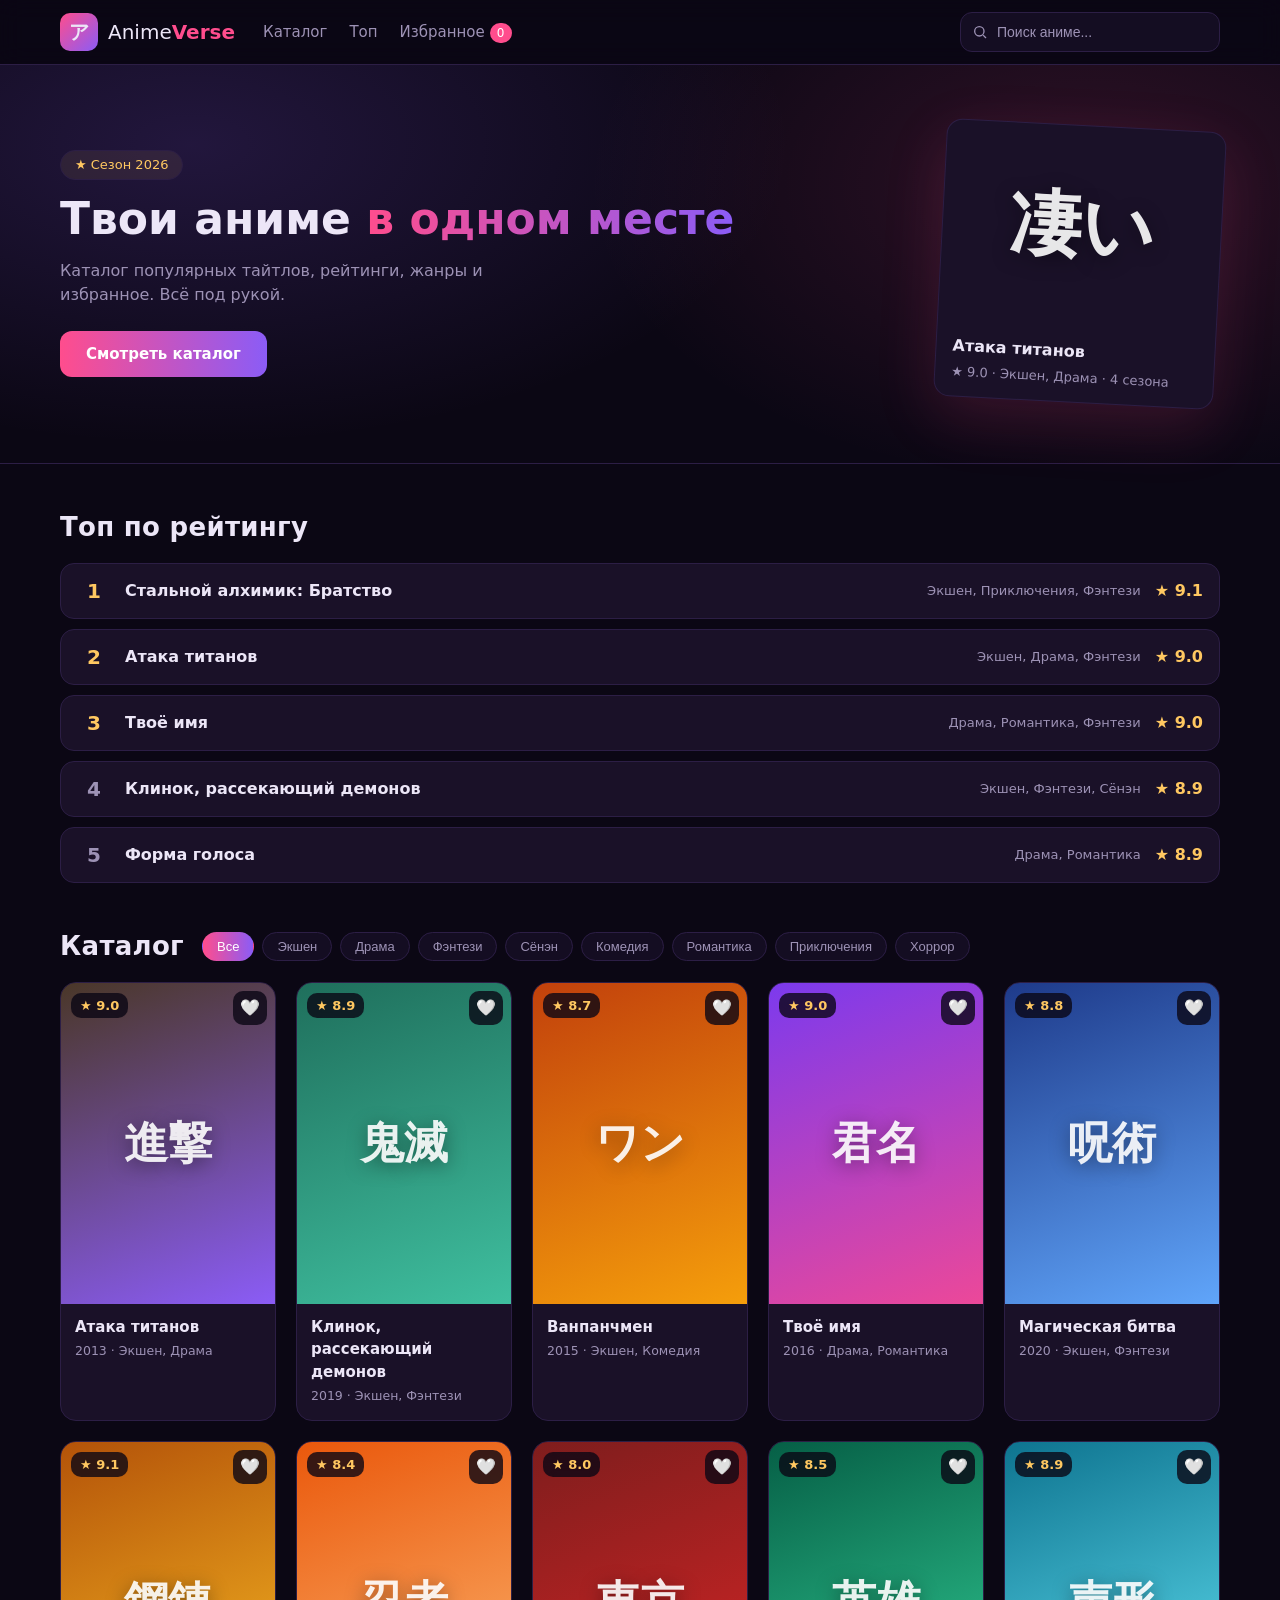
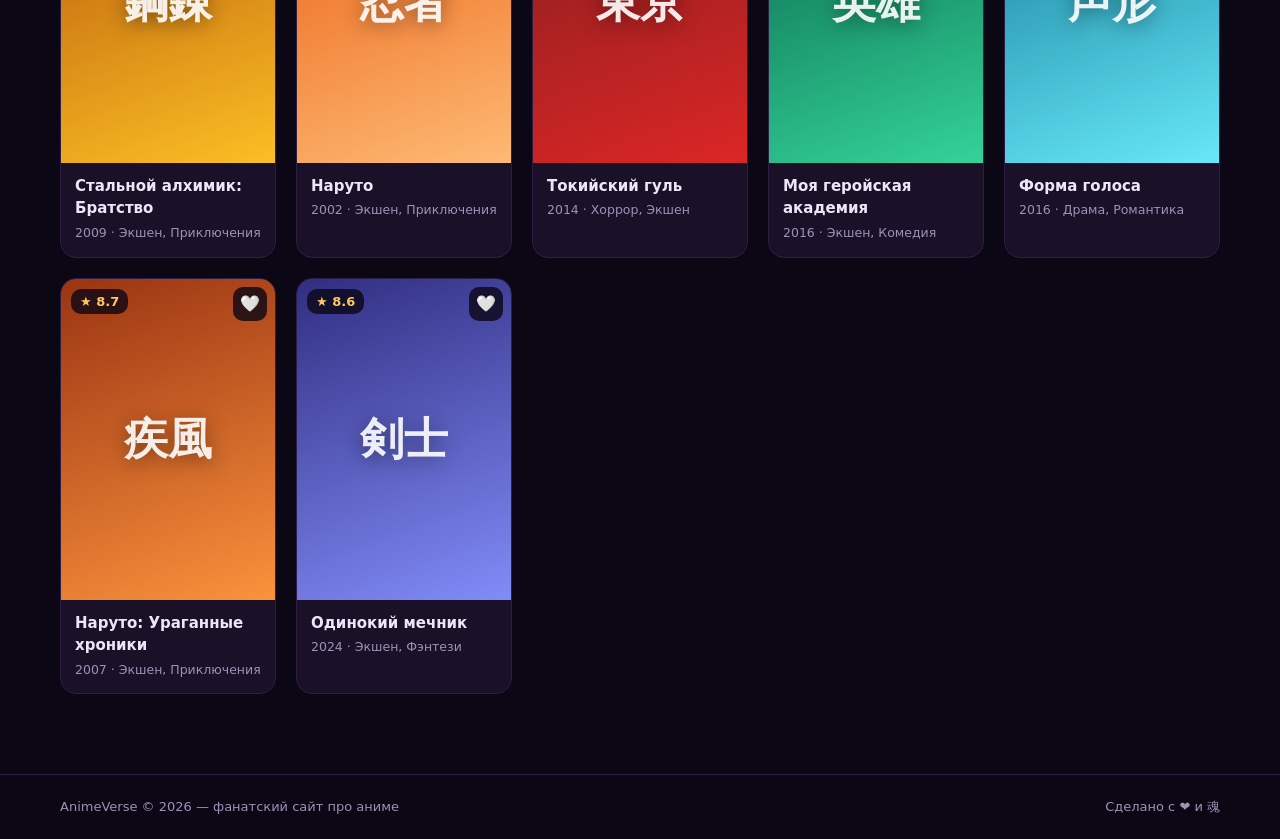
==== index.html @ 873375e6 "Кэш-бастинг v2, таймаут YT 7с и статус зеркала" ====
<!DOCTYPE html>
<html lang="ru">
<head>
  <meta charset="UTF-8">
  <meta name="viewport" content="width=device-width, initial-scale=1.0">
  <title>AnimeVerse — сайт про аниме</title>
  <link rel="stylesheet" href="style.css?v=2">
</head>
<body>
  <header class="header">
    <div class="container header-inner">
      <a class="logo" href="#">
        <span class="logo-icon">ア</span>
        <span class="logo-text">Anime<b>Verse</b></span>
      </a>
      <nav class="nav">
        <a href="#catalog">Каталог</a>
        <a href="#top">Топ</a>
        <a href="#" id="favLink">Избранное <span id="favCount" class="fav-count">0</span></a>
      </nav>
      <div class="search-box">
        <svg class="search-icon" viewBox="0 0 24 24" fill="none" stroke="currentColor" stroke-width="2">
          <circle cx="11" cy="11" r="7"></circle>
          <path d="M21 21l-4.3-4.3"></path>
        </svg>
        <input type="text" id="search" placeholder="Поиск аниме..." autocomplete="off">
      </div>
    </div>
  </header>

  <section class="hero">
    <div class="container hero-inner">
      <div class="hero-text">
        <div class="hero-badge">★ Сезон 2026</div>
        <h1>Твои аниме <span class="gradient-text">в одном месте</span></h1>
        <p>Каталог популярных тайтлов, рейтинги, жанры и избранное. Всё под рукой.</p>
        <a href="#catalog" class="btn btn-primary">Смотреть каталог</a>
      </div>
      <div class="hero-card">
        <div class="poster big" data-poster>凄い</div>
        <div class="hero-card-info">
          <div class="hero-card-title">Атака титанов</div>
          <div class="hero-card-meta">★ 9.0 · Экшен, Драма · 4 сезона</div>
        </div>
      </div>
    </div>
  </section>

  <main class="container">
    <section id="top" class="section">
      <h2>Топ по рейтингу</h2>
      <div class="top-list" id="topList"></div>
    </section>

    <section id="catalog" class="section">
      <div class="section-head">
        <h2>Каталог</h2>
        <div class="genre-filters" id="genreFilters"></div>
      </div>
      <div class="grid" id="grid"></div>
      <p class="empty" id="emptyMsg" hidden>Ничего не найдено 😔 Попробуй другой запрос.</p>
    </section>
  </main>

  <footer class="footer">
    <div class="container footer-inner">
      <span>AnimeVerse © 2026 — фанатский сайт про аниме</span>
      <span>Сделано с ❤️ и 魂</span>
    </div>
  </footer>

  <div class="modal-overlay" id="modalOverlay">
    <div class="modal">
      <button class="modal-close" id="modalClose">✕</button>
      <div class="modal-body" id="modalBody"></div>
    </div>
  </div>

  <script src="data.js?v=2"></script>
  <script src="script.js?v=2"></script>
</body>
</html>
---- style.css ----
:root {
  --bg: #0b0714;
  --bg-soft: #140d22;
  --card: #1a1128;
  --card-hover: #241638;
  --border: #2c1e45;
  --text: #ece6f7;
  --text-dim: #9d92b5;
  --accent: #ff4d8d;
  --accent-2: #8b5cf6;
  --gold: #ffc861;
  --radius: 16px;
}

* { margin: 0; padding: 0; box-sizing: border-box; }

body {
  background: var(--bg);
  color: var(--text);
  font-family: "Segoe UI", system-ui, -apple-system, sans-serif;
  line-height: 1.5;
  min-height: 100vh;
}

.container { max-width: 1200px; margin: 0 auto; padding: 0 20px; }

a { color: inherit; text-decoration: none; }

h2 { font-size: 26px; margin-bottom: 16px; letter-spacing: .3px; }

/* ---------- header ---------- */
.header {
  position: sticky; top: 0; z-index: 50;
  background: rgba(11, 7, 20, .85);
  backdrop-filter: blur(12px);
  border-bottom: 1px solid var(--border);
}

.header-inner {
  display: flex; align-items: center; gap: 28px;
  height: 64px;
}

.logo { display: flex; align-items: center; gap: 10px; font-size: 20px; }
.logo-icon {
  width: 38px; height: 38px; display: grid; place-items: center;
  background: linear-gradient(135deg, var(--accent), var(--accent-2));
  border-radius: 10px; font-weight: 700; font-size: 20px;
}
.logo-text b { color: var(--accent); }

.nav { display: flex; gap: 22px; color: var(--text-dim); font-size: 15px; }
.nav a { transition: color .2s; }
.nav a:hover { color: var(--text); }

.fav-count {
  display: inline-block; min-width: 22px; text-align: center;
  background: var(--accent); border-radius: 20px;
  font-size: 12px; padding: 1px 6px; color: #fff;
}

.search-box {
  margin-left: auto; position: relative; width: 260px;
}
.search-icon {
  position: absolute; left: 12px; top: 50%;
  transform: translateY(-50%);
  width: 16px; height: 16px; color: var(--text-dim);
}
.search-box input {
  width: 100%; height: 40px;
  background: var(--bg-soft); border: 1px solid var(--border);
  border-radius: 12px; color: var(--text);
  padding: 0 14px 0 36px; font-size: 14px; outline: none;
  transition: border-color .2s;
}
.search-box input:focus { border-color: var(--accent-2); }
.search-box input::placeholder { color: var(--text-dim); }

/* ---------- hero ---------- */
.hero {
  background:
    radial-gradient(600px 300px at 15% 20%, rgba(139, 92, 246, .18), transparent),
    radial-gradient(500px 300px at 85% 30%, rgba(255, 77, 141, .15), transparent),
    var(--bg);
  border-bottom: 1px solid var(--border);
}

.hero-inner {
  display: flex; align-items: center; justify-content: space-between;
  gap: 40px; padding-top: 60px; padding-bottom: 60px;
}

.hero-badge {
  display: inline-block; margin-bottom: 14px;
  border: 1px solid var(--border); border-radius: 20px;
  padding: 4px 14px; font-size: 13px; color: var(--gold);
  background: rgba(255, 200, 97, .08);
}

.hero h1 { font-size: 44px; line-height: 1.15; margin-bottom: 14px; }
.gradient-text {
  background: linear-gradient(90deg, var(--accent), var(--accent-2));
  -webkit-background-clip: text; background-clip: text;
  color: transparent;
}
.hero p { color: var(--text-dim); max-width: 480px; margin-bottom: 24px; }

.btn {
  display: inline-block; padding: 12px 26px; border-radius: 12px;
  font-size: 15px; font-weight: 600; transition: transform .15s, opacity .2s;
}
.btn:hover { transform: translateY(-2px); }
.btn-primary {
  background: linear-gradient(90deg, var(--accent), var(--accent-2));
  color: #fff;
}

.hero-card {
  background: var(--card); border: 1px solid var(--border);
  border-radius: var(--radius); overflow: hidden; width: 280px;
  box-shadow: 0 20px 60px rgba(255, 77, 141, .15);
  transform: rotate(3deg);
}
.hero-card-info { padding: 14px 16px; }
.hero-card-title { font-weight: 700; margin-bottom: 4px; }
.hero-card-meta { color: var(--text-dim); font-size: 13px; }

/* ---------- posters ---------- */
.poster {
  display: grid; place-items: center;
  aspect-ratio: 2 / 3; font-size: 44px; font-weight: 700;
  color: rgba(255, 255, 255, .9);
  text-shadow: 0 4px 20px rgba(0, 0, 0, .4);
  user-select: none;
}
.poster.big { aspect-ratio: auto; height: 200px; font-size: 72px; }

/* ---------- sections ---------- */
.section { padding: 44px 0 0; }
.section-head {
  display: flex; align-items: center; gap: 18px;
  flex-wrap: wrap; margin-bottom: 16px;
}
.section-head h2 { margin-bottom: 0; }

.genre-filters { display: flex; gap: 8px; flex-wrap: wrap; }
.chip {
  background: var(--bg-soft); border: 1px solid var(--border);
  color: var(--text-dim); border-radius: 20px;
  padding: 6px 14px; font-size: 13px; cursor: pointer;
  transition: all .2s;
}
.chip:hover { color: var(--text); border-color: var(--accent-2); }
.chip.active {
  background: linear-gradient(90deg, var(--accent), var(--accent-2));
  border-color: transparent; color: #fff;
}

/* ---------- top list ---------- */
.top-list { display: grid; gap: 10px; }
.top-item {
  display: flex; align-items: center; gap: 14px;
  background: var(--card); border: 1px solid var(--border);
  border-radius: 14px; padding: 12px 16px;
  transition: background .2s, border-color .2s;
}
.top-item:hover { background: var(--card-hover); border-color: var(--accent-2); }
.top-place {
  width: 34px; text-align: center; font-size: 20px; font-weight: 800;
  color: var(--gold);
}
.top-item:nth-child(n+4) .top-place { color: var(--text-dim); }
.top-title { font-weight: 600; flex: 1; }
.top-meta { color: var(--text-dim); font-size: 13px; }
.top-rating { color: var(--gold); font-weight: 700; }

/* ---------- grid ---------- */
.grid {
  display: grid; gap: 20px;
  grid-template-columns: repeat(auto-fill, minmax(180px, 1fr));
  padding-bottom: 60px;
}

.card {
  background: var(--card); border: 1px solid var(--border);
  border-radius: var(--radius); overflow: hidden;
  cursor: pointer; transition: transform .2s, border-color .2s, background .2s;
  position: relative;
}
.card:hover { transform: translateY(-6px); border-color: var(--accent); background: var(--card-hover); }

.card-rating {
  position: absolute; top: 10px; left: 10px; z-index: 2;
  background: rgba(11, 7, 20, .8); backdrop-filter: blur(6px);
  border-radius: 10px; padding: 3px 9px;
  font-size: 13px; font-weight: 700; color: var(--gold);
}

.fav-btn {
  position: absolute; top: 8px; right: 8px; z-index: 2;
  width: 34px; height: 34px; display: grid; place-items: center;
  background: rgba(11, 7, 20, .8); backdrop-filter: blur(6px);
  border: none; border-radius: 10px; cursor: pointer;
  font-size: 16px; transition: transform .15s;
}
.fav-btn:hover { transform: scale(1.15); }

.card-info { padding: 12px 14px 14px; }
.card-title { font-weight: 700; font-size: 15px; margin-bottom: 4px; }
.card-meta { color: var(--text-dim); font-size: 12.5px; }

.empty {
  color: var(--text-dim); text-align: center;
  padding: 40px 0 80px; font-size: 17px;
}

/* ---------- modal ---------- */
.modal-overlay {
  position: fixed; inset: 0; z-index: 100;
  background: rgba(5, 3, 10, .7); backdrop-filter: blur(8px);
  display: grid; place-items: center; padding: 20px;
  opacity: 0; pointer-events: none; transition: opacity .25s;
}
.modal-overlay.open { opacity: 1; pointer-events: auto; }

.modal {
  position: relative; width: min(640px, 100%);
  background: var(--card); border: 1px solid var(--border);
  border-radius: 20px; overflow: hidden;
  transform: translateY(20px); transition: transform .25s;
}
.modal-overlay.open .modal { transform: translateY(0); }

.modal-close {
  position: absolute; top: 14px; right: 14px; z-index: 2;
  width: 34px; height: 34px; border-radius: 10px;
  background: rgba(11, 7, 20, .7); color: var(--text);
  border: none; cursor: pointer; font-size: 15px;
}
.modal-close:hover { background: var(--accent); }

.modal-hero { display: flex; gap: 24px; padding: 28px; align-items: flex-start; }
.modal-hero .poster { width: 160px; aspect-ratio: 2 / 3; border-radius: 14px; flex-shrink: 0; }
.modal-title { font-size: 24px; margin-bottom: 6px; }
.modal-meta { color: var(--gold); font-size: 14px; margin-bottom: 4px; }
.modal-year { color: var(--text-dim); font-size: 13px; margin-bottom: 14px; }
.modal-desc { color: var(--text-dim); font-size: 14.5px; }
.modal-tags { display: flex; gap: 8px; flex-wrap: wrap; margin-top: 16px; }
.tag {
  background: var(--bg-soft); border: 1px solid var(--border);
  border-radius: 20px; padding: 4px 12px; font-size: 12px; color: var(--text-dim);
}

.modal-actions { padding: 0 28px 28px; }
.modal-actions .btn { width: 100%; text-align: center; }

/* ---------- watch page ---------- */
.btn-ghost {
  background: var(--bg-soft); border: 1px solid var(--border);
  color: var(--text); font-size: 14px; padding: 10px 20px;
}
.btn-ghost:hover { border-color: var(--accent); }

.watch-main { padding-top: 32px; padding-bottom: 60px; }

.watch-info h1 { font-size: 30px; margin-bottom: 6px; }
.watch-meta { color: var(--gold); font-size: 14px; margin-bottom: 20px; }

.watch-layout {
  display: grid; grid-template-columns: 1fr 280px;
  gap: 24px; align-items: start;
}

.player-box {
  background: #000; border: 1px solid var(--border);
  border-radius: var(--radius); overflow: hidden;
  aspect-ratio: 16 / 9;
}
.player-frame { width: 100%; height: 100%; border: none; display: block; }

.player-stage { position: relative; height: 100%; }
.player-stage iframe {
  position: absolute; inset: 0;
  width: 100%; height: 100%; border: none;
}
.player-status {
  position: absolute; top: 14px; left: 14px; z-index: 3;
  background: rgba(0, 0, 0, .72); border: 1px solid var(--border);
  border-radius: 999px; padding: 7px 14px;
  font-size: 12.5px; color: var(--text-dim);
}
.mirror-chip {
  position: absolute; top: 14px; right: 14px; z-index: 3;
  background: rgba(0, 0, 0, .72); border: 1px solid var(--accent-2);
  border-radius: 999px; padding: 7px 14px;
  font-size: 12.5px; color: var(--accent-2);
}

.player-hint {
  height: 100%; display: flex; flex-direction: column;
  align-items: center; justify-content: center; gap: 10px;
  text-align: center; padding: 20px;
  background:
    radial-gradient(400px 200px at 30% 30%, rgba(139, 92, 246, .15), transparent),
    radial-gradient(400px 200px at 70% 70%, rgba(255, 77, 141, .12), transparent);
}
.player-hint-icon { font-size: 44px; }
.player-hint h3 { font-size: 18px; }
.player-hint p { color: var(--text-dim); font-size: 13.5px; line-height: 1.8; }
.mono {
  font-family: ui-monospace, Menlo, monospace; font-size: 12.5px;
  color: var(--accent-2);
}

.player-actions {
  display: flex; gap: 10px; margin-top: 14px; flex-wrap: wrap; align-items: center;
}

.actions-spacer { flex: 1; }

.toggle-btn.on {
  border-color: var(--accent);
  color: var(--accent);
  background: rgba(255, 77, 141, .1);
}

.time-select {
  background: var(--bg-soft); border: 1px solid var(--border);
  color: var(--text); border-radius: 12px;
  padding: 10px 12px; font-size: 14px; outline: none;
  cursor: pointer; transition: border-color .2s;
}
.time-select:hover, .time-select:focus { border-color: var(--accent-2); }

.auto-cd {
  color: var(--text-dim); font-size: 13.5px;
  font-variant-numeric: tabular-nums;
}
.auto-cd:not(:empty) { color: var(--gold); }

.custom-note { color: var(--text-dim); font-size: 13px; }
.reset-btn { padding: 6px 14px; font-size: 12.5px; }

.url-form {
  display: flex; gap: 10px; margin-top: 16px; width: min(520px, 100%);
}
.url-input {
  flex: 1; height: 44px;
  background: var(--bg-soft); border: 1px solid var(--border);
  border-radius: 12px; color: var(--text);
  padding: 0 14px; font-size: 14px; outline: none;
  transition: border-color .2s;
}
.url-input:focus { border-color: var(--accent-2); }
.url-input.bad { border-color: #ef4444; animation: shake .35s; }
.url-input::placeholder { color: var(--text-dim); }

@keyframes shake {
  0%, 100% { transform: translateX(0); }
  25% { transform: translateX(-6px); }
  75% { transform: translateX(6px); }
}

.watch-desc { margin-top: 16px; color: var(--text-dim); font-size: 14.5px; max-width: 720px; }

.ep-side h3 { font-size: 16px; margin-bottom: 12px; color: var(--text-dim); font-weight: 600; }
.ep-list { display: grid; gap: 8px; max-height: 560px; overflow-y: auto; padding-right: 4px; }

.ep-btn {
  display: flex; justify-content: space-between; align-items: center; gap: 10px;
  background: var(--card); border: 1px solid var(--border);
  color: var(--text); border-radius: 12px;
  padding: 11px 14px; font-size: 13.5px; text-align: left;
  cursor: pointer; transition: background .2s, border-color .2s;
  width: 100%;
}
.ep-btn:hover { background: var(--card-hover); border-color: var(--accent-2); }
.ep-btn.current {
  background: linear-gradient(90deg, rgba(255, 77, 141, .18), rgba(139, 92, 246, .18));
  border-color: var(--accent);
}
.ep-btn.current .ep-mark { color: var(--accent); }
.ep-btn.watched .ep-mark { color: #34d399; }
.ep-btn.watched span:first-child { opacity: .6; }
.ep-mark { flex-shrink: 0; color: var(--text-dim); }

@media (max-width: 900px) {
  .watch-layout { grid-template-columns: 1fr; }
  .ep-list { max-height: none; }
}

/* ---------- bulk import ---------- */
.bulk-import { margin-top: 14px; }
.bulk-toggle { width: 100%; font-size: 13px; }
.bulk-panel { margin-top: 10px; display: grid; gap: 10px; }
.bulk-panel.hidden { display: none; }
.bulk-textarea {
  width: 100%; min-height: 120px; resize: vertical;
  background: var(--bg-soft); border: 1px solid var(--border);
  border-radius: 12px; color: var(--text);
  padding: 10px 12px; font-size: 12.5px; line-height: 1.5;
  outline: none; transition: border-color .2s;
}
.bulk-textarea:focus { border-color: var(--accent-2); }
.bulk-textarea::placeholder { color: var(--text-dim); }
.bulk-row { display: flex; gap: 8px; flex-wrap: wrap; }
.bulk-row .btn { padding: 8px 14px; font-size: 12.5px; }
.bulk-status { font-size: 12.5px; color: var(--gold); min-height: 16px; }
.bulk-status.err { color: #ef4444; }

/* ---------- footer ---------- */
.footer { border-top: 1px solid var(--border); margin-top: 20px; }
.footer-inner {
  display: flex; justify-content: space-between; gap: 12px;
  flex-wrap: wrap; padding-top: 22px; padding-bottom: 22px;
  color: var(--text-dim); font-size: 13px;
}

/* ---------- responsive ---------- */
@media (max-width: 760px) {
  .hero-inner { flex-direction: column; text-align: center; }
  .hero p { margin-inline: auto; }
  .hero-card { display: none; }
  .hero h1 { font-size: 32px; }
  .nav { display: none; }
  .search-box { width: 100%; margin-left: 0; }
  .header-inner { flex-wrap: wrap; height: auto; padding: 12px 20px; }
  .modal-hero { flex-direction: column; }
  .modal-hero .poster { width: 120px; }
}
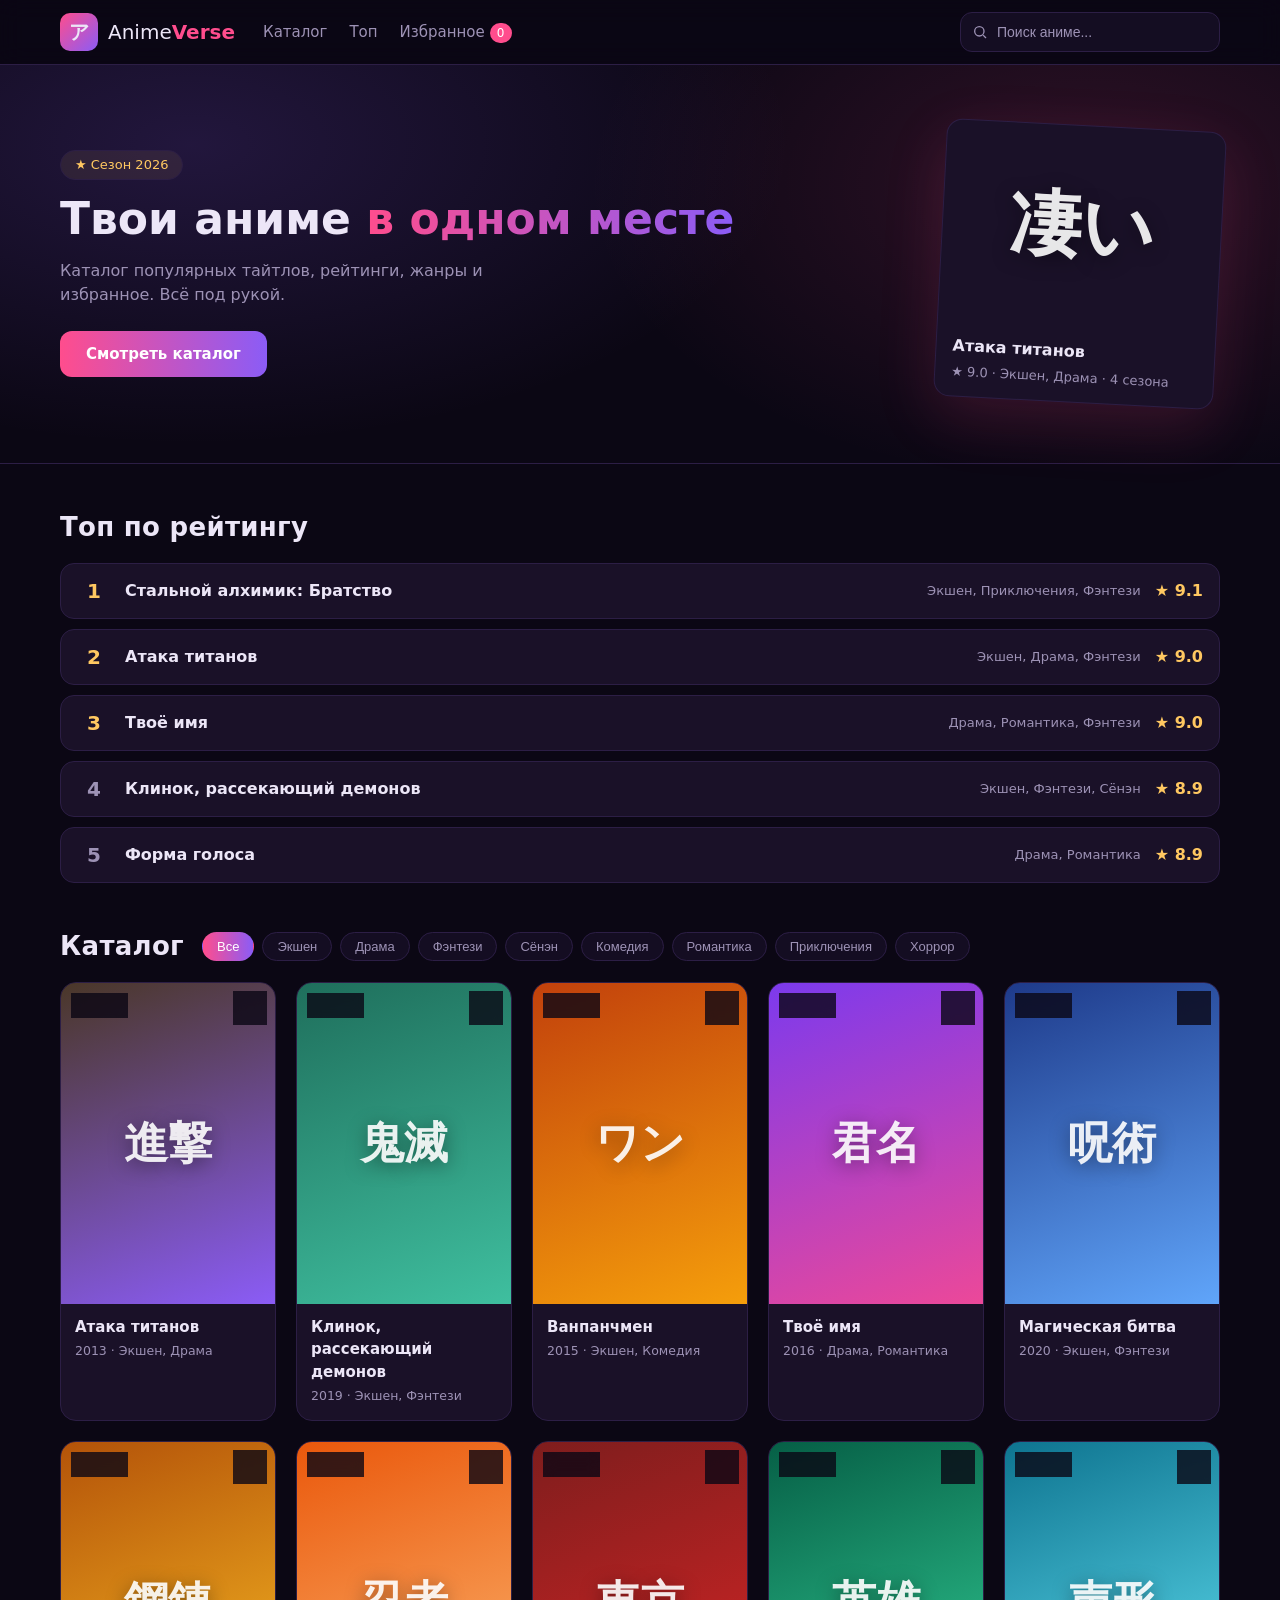
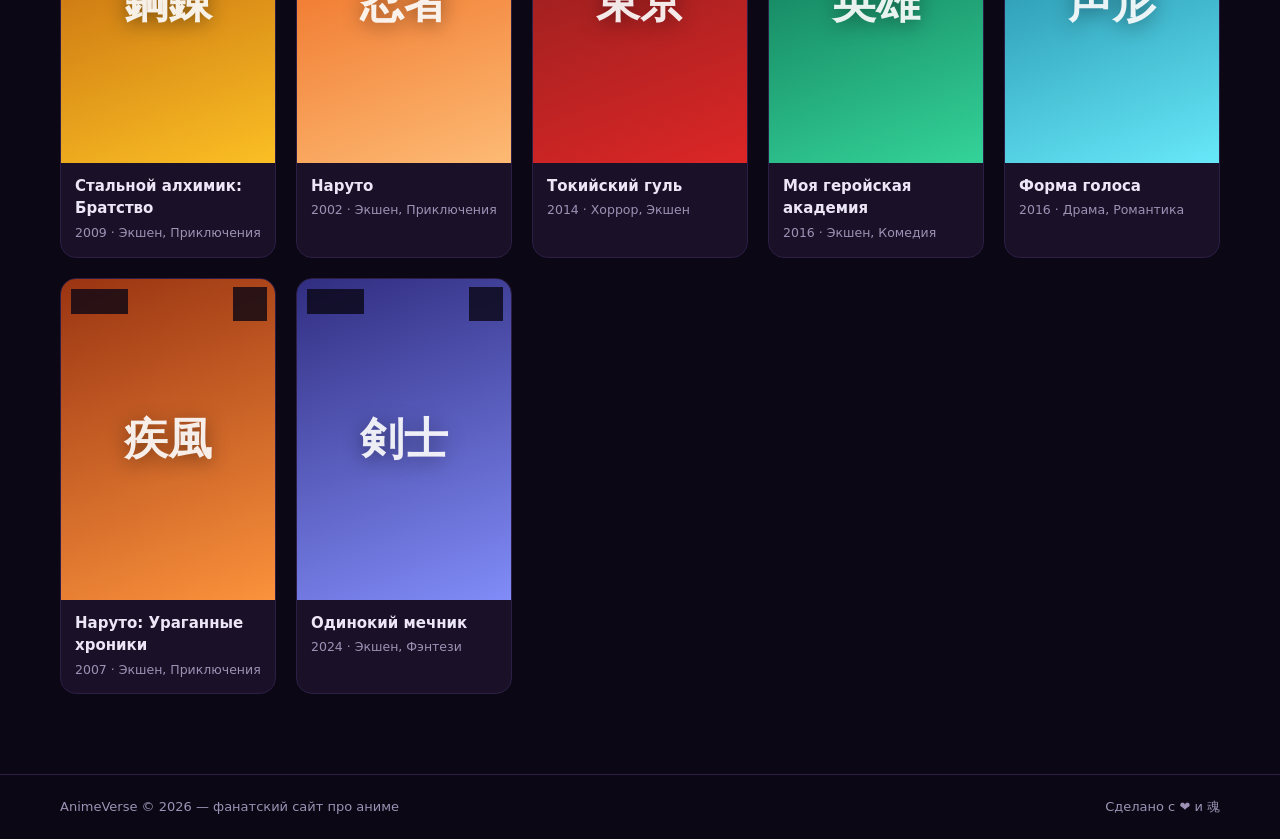
==== commit f3d0322c: "feat: rutube-зеркала для id6 и id12 (демо), кэш v=9" ====
--- a/index.html
+++ b/index.html
@@ -4,7 +4,7 @@
   <meta charset="UTF-8">
   <meta name="viewport" content="width=device-width, initial-scale=1.0">
   <title>AnimeVerse — сайт про аниме</title>
-  <link rel="stylesheet" href="style.css?v=2">
+  <link rel="stylesheet" href="style.css?v=9">
 </head>
 <body>
   <header class="header">
@@ -76,7 +76,7 @@
     </div>
   </div>
 
-  <script src="data.js?v=2"></script>
-  <script src="script.js?v=2"></script>
+  <script src="data.js?v=9"></script>
+  <script src="script.js?v=9"></script>
 </body>
 </html>
